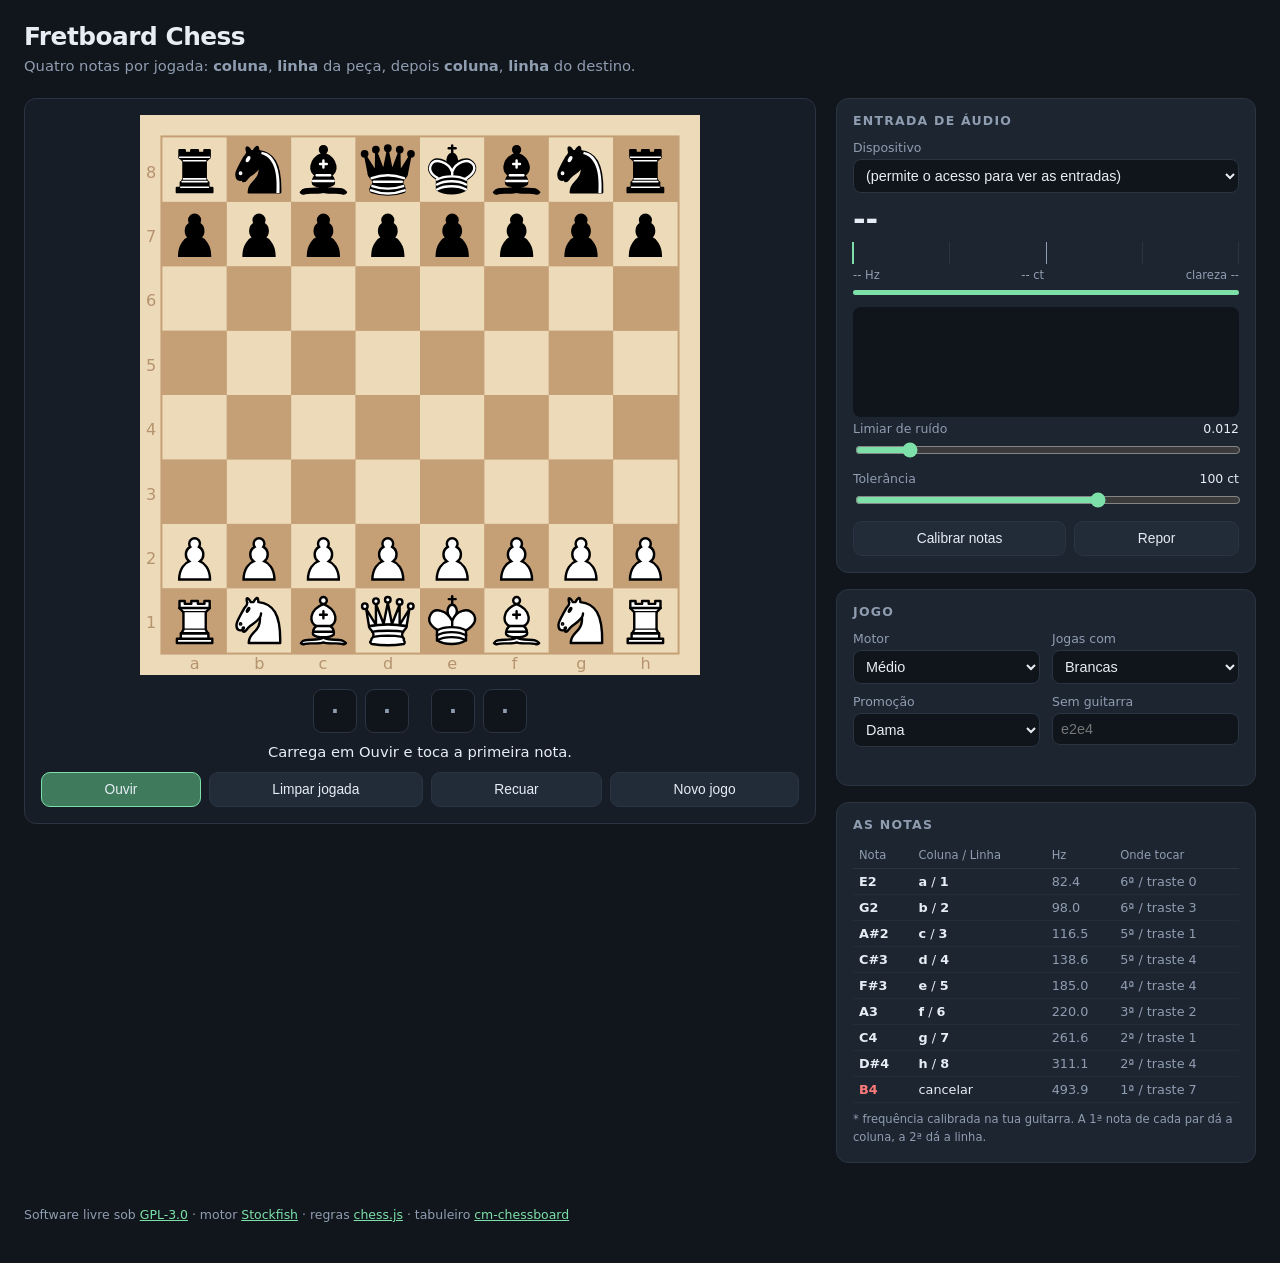
==== index.html @ 7b8dffec "Play chess by playing guitar A static web app that listens to a guitar (microphone or line-in), dete" ====
<!DOCTYPE html>
<html lang="pt">
<head>
<meta charset="utf-8">
<meta name="viewport" content="width=device-width, initial-scale=1">
<title>Fretboard Chess — xadrez tocado à guitarra</title>
<meta name="description" content="Joga xadrez tocando notas na guitarra: o browser ouve, deteta a frequência e traduz cada quatro notas numa jogada.">
<link rel="icon" href="data:image/svg+xml,<svg xmlns='http://www.w3.org/2000/svg' viewBox='0 0 32 32'><text y='26' font-size='26'>&#9822;</text></svg>">
<link rel="stylesheet" href="vendor/cm-chessboard/assets/chessboard.css">
<link rel="stylesheet" href="vendor/cm-chessboard/assets/extensions/markers/markers.css">
<link rel="stylesheet" href="css/app.css">
</head>
<body>
<header class="app-header">
    <h1>Fretboard&nbsp;Chess</h1>
    <p>Quatro notas por jogada: <b>coluna</b>, <b>linha</b> da peça, depois <b>coluna</b>, <b>linha</b> do destino.</p>
</header>

<main class="layout">
    <section class="panel panel-board">
        <div id="board" class="board"></div>
        <div class="move-state">
            <div id="pending" class="pending" aria-label="notas recebidas">
                <span>·</span><span>·</span><span>·</span><span>·</span>
            </div>
            <p id="status" data-kind="info">A carregar…</p>
        </div>
        <div class="row">
            <button type="button" id="listen" class="primary">Ouvir</button>
            <button type="button" id="clear-move">Limpar jogada</button>
            <button type="button" id="undo">Recuar</button>
            <button type="button" id="new-game">Novo jogo</button>
        </div>
    </section>

    <section class="panel panel-side">
        <div class="card">
            <h2>Entrada de áudio</h2>
            <label>Dispositivo
                <select id="device"></select>
            </label>
            <div id="tuner"></div>
            <canvas id="spectrum" height="110" aria-label="espectro do sinal"></canvas>
            <label class="slider">Limiar de ruído <span id="gate-value" class="value"></span>
                <input type="range" id="gate" min="0.002" max="0.08" step="0.001">
            </label>
            <label class="slider">Tolerância <span id="tolerance-value" class="value"></span>
                <input type="range" id="tolerance" min="30" max="140" step="5">
            </label>
            <div class="row">
                <button type="button" id="calibrate">Calibrar notas</button>
                <button type="button" id="reset-calibration">Repor</button>
            </div>
        </div>

        <div class="card">
            <h2>Jogo</h2>
            <div class="grid-2">
                <label>Motor
                    <select id="level"></select>
                </label>
                <label>Jogas com
                    <select id="side">
                        <option value="w">Brancas</option>
                        <option value="b">Pretas</option>
                    </select>
                </label>
                <label>Promoção
                    <select id="promotion">
                        <option value="q">Dama</option>
                        <option value="r">Torre</option>
                        <option value="b">Bispo</option>
                        <option value="n">Cavalo</option>
                    </select>
                </label>
                <label>Sem guitarra
                    <input type="text" id="manual-move" placeholder="e2e4" maxlength="4" autocomplete="off" spellcheck="false">
                </label>
            </div>
            <ol id="history" class="history"></ol>
        </div>

        <div class="card">
            <h2>As notas</h2>
            <div id="legend"></div>
        </div>
    </section>
</main>

<footer class="app-footer">
    <p>
        Software livre sob <a href="LICENSE">GPL-3.0</a> ·
        motor <a href="https://stockfishchess.org/">Stockfish</a> ·
        regras <a href="https://github.com/jhlywa/chess.js">chess.js</a> ·
        tabuleiro <a href="https://github.com/shaack/cm-chessboard">cm-chessboard</a>
    </p>
</footer>

<div id="calibration" class="overlay" hidden></div>

<script type="module" src="src/main.js"></script>
</body>
</html>
---- vendor/cm-chessboard/assets/chessboard.css ----
.cm-chessboard .board.input-enabled .square {
  cursor: pointer; }

.cm-chessboard .coordinates, .cm-chessboard .markers-layer, .cm-chessboard .pieces-layer, .cm-chessboard .markers-top-layer {
  pointer-events: none; }

.cm-chessboard-content .list-inline {
  padding-left: 0;
  list-style: none; }

.cm-chessboard-content .list-inline-item {
  display: inline-block; }
  .cm-chessboard-content .list-inline-item:not(:last-child) {
    margin-right: 1rem; }

.cm-chessboard-content .list-inline {
  padding-left: 0;
  list-style: none; }

.cm-chessboard-content .list-inline-item {
  display: inline-block; }
  .cm-chessboard-content .list-inline-item:not(:last-child) {
    margin-right: 1rem; }

.cm-chessboard-accessibility.visually-hidden {
  width: 1px;
  height: 1px;
  padding: 0;
  margin: -1px;
  overflow: hidden;
  clip: rect(0, 0, 0, 0);
  white-space: nowrap;
  border: 0; }

.cm-chessboard-accessibility button:disabled,
.cm-chessboard-accessibility button:disabled:hover {
  opacity: 0.5;
  cursor: not-allowed;
  pointer-events: none; }

.cm-chessboard.default .board .square.white {
  fill: #ecdab9; }

.cm-chessboard.default .board .square.black {
  fill: #c5a076; }

.cm-chessboard.default.border-type-thin .board .border {
  stroke: #c5a076;
  stroke-width: 0.7%;
  fill: #c5a076; }

.cm-chessboard.default.border-type-none .board .border {
  stroke: #c5a076;
  stroke-width: 0;
  fill: #c5a076; }

.cm-chessboard.default.border-type-frame .board .border {
  fill: #ecdab9;
  stroke: none; }

.cm-chessboard.default.border-type-frame .board .border-inner {
  fill: #c5a076;
  stroke: #c5a076;
  stroke-width: 0.7%; }

.cm-chessboard.default .coordinates {
  pointer-events: none;
  user-select: none; }
  .cm-chessboard.default .coordinates .coordinate {
    fill: #b5936d;
    font-size: 7px;
    cursor: default; }
    .cm-chessboard.default .coordinates .coordinate.black {
      fill: #eeddbf; }
    .cm-chessboard.default .coordinates .coordinate.white {
      fill: #b5936d; }

.cm-chessboard.default-contrast .board .square.white {
  fill: #ecdab9; }

.cm-chessboard.default-contrast .board .square.black {
  fill: #c5a076; }

.cm-chessboard.default-contrast.border-type-thin .board .border {
  stroke: #c5a076;
  stroke-width: 0.7%;
  fill: #c5a076; }

.cm-chessboard.default-contrast.border-type-none .board .border {
  stroke: #c5a076;
  stroke-width: 0;
  fill: #c5a076; }

.cm-chessboard.default-contrast.border-type-frame .board .border {
  fill: #ecdab9;
  stroke: none; }

.cm-chessboard.default-contrast.border-type-frame .board .border-inner {
  fill: #c5a076;
  stroke: #c5a076;
  stroke-width: 0.7%; }

.cm-chessboard.default-contrast .coordinates {
  pointer-events: none;
  user-select: none; }
  .cm-chessboard.default-contrast .coordinates .coordinate {
    fill: #b5936d;
    font-size: 7px;
    cursor: default; }
    .cm-chessboard.default-contrast .coordinates .coordinate.black {
      fill: #333; }
    .cm-chessboard.default-contrast .coordinates .coordinate.white {
      fill: #333; }

.cm-chessboard.green .board .square.white {
  fill: #E0DDCC; }

.cm-chessboard.green .board .square.black {
  fill: #4c946a; }

.cm-chessboard.green.border-type-thin .board .border {
  stroke: #4c946a;
  stroke-width: 0.7%;
  fill: #4c946a; }

.cm-chessboard.green.border-type-none .board .border {
  stroke: #4c946a;
  stroke-width: 0;
  fill: #4c946a; }

.cm-chessboard.green.border-type-frame .board .border {
  fill: #E0DDCC;
  stroke: none; }

.cm-chessboard.green.border-type-frame .board .border-inner {
  fill: #4c946a;
  stroke: #4c946a;
  stroke-width: 0.7%; }

.cm-chessboard.green .coordinates {
  pointer-events: none;
  user-select: none; }
  .cm-chessboard.green .coordinates .coordinate {
    fill: #468862;
    font-size: 7px;
    cursor: default; }
    .cm-chessboard.green .coordinates .coordinate.black {
      fill: #e2e0d0; }
    .cm-chessboard.green .coordinates .coordinate.white {
      fill: #468862; }

.cm-chessboard.blue .board .square.white {
  fill: #d8ecfb; }

.cm-chessboard.blue .board .square.black {
  fill: #86afcf; }

.cm-chessboard.blue.border-type-thin .board .border {
  stroke: #86afcf;
  stroke-width: 0.7%;
  fill: #86afcf; }

.cm-chessboard.blue.border-type-none .board .border {
  stroke: #86afcf;
  stroke-width: 0;
  fill: #86afcf; }

.cm-chessboard.blue.border-type-frame .board .border {
  fill: #d8ecfb;
  stroke: none; }

.cm-chessboard.blue.border-type-frame .board .border-inner {
  fill: #86afcf;
  stroke: #86afcf;
  stroke-width: 0.7%; }

.cm-chessboard.blue .coordinates {
  pointer-events: none;
  user-select: none; }
  .cm-chessboard.blue .coordinates .coordinate {
    fill: #7ba1be;
    font-size: 7px;
    cursor: default; }
    .cm-chessboard.blue .coordinates .coordinate.black {
      fill: #dbeefb; }
    .cm-chessboard.blue .coordinates .coordinate.white {
      fill: #7ba1be; }

.cm-chessboard.chess-club .board .square.white {
  fill: #E6D3B1; }

.cm-chessboard.chess-club .board .square.black {
  fill: #AF6B3F; }

.cm-chessboard.chess-club.border-type-thin .board .border {
  stroke: #692e2b;
  stroke-width: 0.7%;
  fill: #AF6B3F; }

.cm-chessboard.chess-club.border-type-none .board .border {
  stroke: #692e2b;
  stroke-width: 0;
  fill: #AF6B3F; }

.cm-chessboard.chess-club.border-type-frame .board .border {
  fill: #692e2b;
  stroke: none; }

.cm-chessboard.chess-club.border-type-frame .board .border-inner {
  fill: #AF6B3F;
  stroke: #692e2b;
  stroke-width: 0.7%; }

.cm-chessboard.chess-club .coordinates {
  pointer-events: none;
  user-select: none; }
  .cm-chessboard.chess-club .coordinates .coordinate {
    fill: #E6D3B1;
    font-size: 7px;
    cursor: default; }
    .cm-chessboard.chess-club .coordinates .coordinate.black {
      fill: #E6D3B1; }
    .cm-chessboard.chess-club .coordinates .coordinate.white {
      fill: #AF6B3F; }

.cm-chessboard.chessboard-js .board .square.white {
  fill: #f0d9b5; }

.cm-chessboard.chessboard-js .board .square.black {
  fill: #b58863; }

.cm-chessboard.chessboard-js.border-type-thin .board .border {
  stroke: #404040;
  stroke-width: 0.7%;
  fill: #b58863; }

.cm-chessboard.chessboard-js.border-type-none .board .border {
  stroke: #404040;
  stroke-width: 0;
  fill: #b58863; }

.cm-chessboard.chessboard-js.border-type-frame .board .border {
  fill: #f0d9b5;
  stroke: none; }

.cm-chessboard.chessboard-js.border-type-frame .board .border-inner {
  fill: #b58863;
  stroke: #404040;
  stroke-width: 0.7%; }

.cm-chessboard.chessboard-js .coordinates {
  pointer-events: none;
  user-select: none; }
  .cm-chessboard.chessboard-js .coordinates .coordinate {
    fill: #404040;
    font-size: 7px;
    cursor: default; }
    .cm-chessboard.chessboard-js .coordinates .coordinate.black {
      fill: #f0d9b5; }
    .cm-chessboard.chessboard-js .coordinates .coordinate.white {
      fill: #b58863; }

.cm-chessboard.black-and-white .board .square.white {
  fill: #ffffff; }

.cm-chessboard.black-and-white .board .square.black {
  fill: #9c9c9c; }

.cm-chessboard.black-and-white.border-type-thin .board .border {
  stroke: #9c9c9c;
  stroke-width: 0.7%;
  fill: #9c9c9c; }

.cm-chessboard.black-and-white.border-type-none .board .border {
  stroke: #9c9c9c;
  stroke-width: 0;
  fill: #9c9c9c; }

.cm-chessboard.black-and-white.border-type-frame .board .border {
  fill: #ffffff;
  stroke: none; }

.cm-chessboard.black-and-white.border-type-frame .board .border-inner {
  fill: #9c9c9c;
  stroke: #9c9c9c;
  stroke-width: 0.7%; }

.cm-chessboard.black-and-white .coordinates {
  pointer-events: none;
  user-select: none; }
  .cm-chessboard.black-and-white .coordinates .coordinate {
    fill: #909090;
    font-size: 7px;
    cursor: default; }
    .cm-chessboard.black-and-white .coordinates .coordinate.black {
      fill: white; }
    .cm-chessboard.black-and-white .coordinates .coordinate.white {
      fill: #909090; }

/* Keyboard focus indicator for accessibility */
.cm-chessboard .keyboard-focus-indicator .keyboard-focus {
  fill: none;
  stroke: #0066cc;
  stroke-width: 3px;
  pointer-events: none; }

.cm-chessboard .keyboard-focus-indicator .keyboard-from-square {
  fill: rgba(0, 102, 204, 0.3);
  stroke: #0066cc;
  stroke-width: 2px;
  pointer-events: none; }

/* High contrast focus indicator */
.cm-chessboard:focus {
  outline: 2px solid #0066cc;
  outline-offset: 2px; }

/*# sourceMappingURL=chessboard.css.map */
---- vendor/cm-chessboard/assets/extensions/markers/markers.css ----
.cm-chessboard .markers {
  pointer-events: none;
}
.cm-chessboard .markers .marker.marker-frame {
  stroke: black;
  stroke-width: 1.8px;
  opacity: 0.5;
}
.cm-chessboard .markers .marker.marker-frame-primary, .cm-chessboard .markers .marker.marker-frame-info {
  stroke: blue;
  stroke-width: 1.8px;
  opacity: 0.4;
}
.cm-chessboard .markers .marker.marker-frame-danger {
  stroke: red;
  stroke-width: 1.8px;
  opacity: 0.4;
}
.cm-chessboard .markers .marker.marker-frame-warning {
  stroke: orange;
  stroke-width: 1.8px;
  opacity: 0.4;
}
.cm-chessboard .markers .marker.marker-circle {
  stroke: black;
  stroke-width: 3px;
  opacity: 0.3;
}
.cm-chessboard .markers .marker.marker-circle-primary {
  stroke: blue;
  stroke-width: 3px;
  opacity: 0.4;
}
.cm-chessboard .markers .marker.marker-circle-info {
  stroke: blue;
  stroke-width: 3px;
  opacity: 0.4;
}
.cm-chessboard .markers .marker.marker-circle-info-filled {
  stroke: blue;
  fill: blue;
  stroke-width: 3px;
  opacity: 0.4;
}
.cm-chessboard .markers .marker.marker-circle-danger {
  stroke: red;
  stroke-width: 3px;
  opacity: 0.4;
}
.cm-chessboard .markers .marker.marker-circle-danger-filled {
  stroke: red;
  fill: red;
  stroke-width: 3px;
  opacity: 0.4;
}
.cm-chessboard .markers .marker.marker-circle-warning {
  stroke: orange;
  stroke-width: 3px;
  opacity: 0.4;
}
.cm-chessboard .markers .marker.marker-circle-warning-filled {
  stroke: orange;
  fill: orange;
  stroke-width: 3px;
  opacity: 0.4;
}
.cm-chessboard .markers .marker.marker-circle-success {
  stroke: green;
  stroke-width: 3px;
  opacity: 0.4;
}
.cm-chessboard .markers .marker.marker-circle-success-filled {
  stroke: green;
  fill: green;
  stroke-width: 3px;
  opacity: 0.4;
}
.cm-chessboard .markers .marker.marker-square {
  fill: black;
  opacity: 0.11;
}
.cm-chessboard .markers .marker.marker-dot {
  fill: black;
  opacity: 0.2;
}
.cm-chessboard .markers .marker.marker-bevel {
  fill: black;
  opacity: 0.2;
}

/*# sourceMappingURL=markers.css.map */
---- css/app.css ----
/*
 * Fretboard Chess
 * SPDX-License-Identifier: GPL-3.0-or-later
 */

:root {
    --bg: #11151c;
    --panel: #171d26;
    --card: #1d2530;
    --line: #2a3442;
    --text: #e7edf5;
    --muted: #8f9db1;
    --accent: #7ce0a8;
    --accent-dim: #3f7a5c;
    --warn: #ffd166;
    --error: #ff7b7b;
    --radius: 12px;
    font-family: system-ui, -apple-system, "Segoe UI", Roboto, sans-serif;
}

* { box-sizing: border-box; }

body {
    margin: 0;
    background: var(--bg);
    color: var(--text);
    min-height: 100vh;
}

a { color: var(--accent); }

.app-header {
    padding: 22px 24px 8px;
    max-width: 1280px;
    margin: 0 auto;
}
.app-header h1 { margin: 0; font-size: 1.55rem; letter-spacing: -0.02em; }
.app-header p { margin: 6px 0 0; color: var(--muted); font-size: 0.92rem; }

.layout {
    max-width: 1280px;
    margin: 0 auto;
    padding: 16px 24px 32px;
    display: grid;
    grid-template-columns: minmax(320px, 1fr) minmax(320px, 420px);
    gap: 20px;
    align-items: start;
}

@media (max-width: 900px) {
    .layout { grid-template-columns: 1fr; }
}

.panel-board {
    background: var(--panel);
    border: 1px solid var(--line);
    border-radius: var(--radius);
    padding: 16px;
}

.board { width: 100%; max-width: 560px; margin: 0 auto; }

.panel-side { display: flex; flex-direction: column; gap: 16px; }

.card {
    background: var(--card);
    border: 1px solid var(--line);
    border-radius: var(--radius);
    padding: 14px 16px 16px;
}
.card h2 {
    margin: 0 0 12px;
    font-size: 0.78rem;
    text-transform: uppercase;
    letter-spacing: 0.1em;
    color: var(--muted);
}

label {
    display: block;
    font-size: 0.78rem;
    color: var(--muted);
    margin-bottom: 10px;
}

select, input[type="text"] {
    width: 100%;
    margin-top: 4px;
    padding: 7px 8px;
    background: #10151c;
    color: var(--text);
    border: 1px solid var(--line);
    border-radius: 8px;
    font-size: 0.9rem;
}

input[type="range"] { width: 100%; margin-top: 6px; accent-color: var(--accent); }

.slider .value { color: var(--text); float: right; font-variant-numeric: tabular-nums; }

.grid-2 { display: grid; grid-template-columns: 1fr 1fr; gap: 0 12px; }

.row { display: flex; gap: 8px; flex-wrap: wrap; margin-top: 10px; }

button {
    flex: 1 1 auto;
    padding: 9px 12px;
    background: #222c39;
    color: var(--text);
    border: 1px solid var(--line);
    border-radius: 9px;
    font-size: 0.86rem;
    cursor: pointer;
}
button:hover { background: #2a3746; }
button:disabled { opacity: 0.5; cursor: progress; }
button.primary { background: var(--accent-dim); border-color: var(--accent); }
button.primary.is-live { background: #7a3f3f; border-color: var(--error); }

/* ---- move state ---- */

.move-state { margin-top: 14px; text-align: center; }

.pending { display: flex; gap: 8px; justify-content: center; }
.pending span {
    width: 44px; height: 44px;
    display: grid; place-items: center;
    background: #10151c;
    border: 1px solid var(--line);
    border-radius: 9px;
    font-size: 1.3rem;
    font-weight: 600;
    color: var(--muted);
    font-variant-numeric: tabular-nums;
}
.pending span.filled { color: var(--accent); border-color: var(--accent-dim); background: #14251c; }
.pending span:nth-child(2) { margin-right: 14px; }

#status { margin: 10px 0 0; font-size: 0.92rem; min-height: 1.3em; }
#status[data-kind="error"] { color: var(--error); }
#status[data-kind="warn"] { color: var(--warn); }
#status[data-kind="ok"], #status[data-kind="over"] { color: var(--accent); }
#status[data-kind="engine"] { color: var(--muted); font-style: italic; }

/* ---- tuner ---- */

.tuner { margin-bottom: 12px; }
.tuner-note {
    display: flex; align-items: baseline; gap: 10px;
    font-size: 1.9rem; font-weight: 700; line-height: 1.1;
}
.tuner-note small { font-size: 0.72rem; font-weight: 500; color: var(--muted); letter-spacing: 0.04em; }
#tuner.is-mapped .tuner-note { color: var(--accent); }
#tuner.is-mapped .tuner-note small { color: var(--accent); }

.tuner-meter { position: relative; height: 22px; margin: 6px 0 4px; }
.tuner-scale { position: absolute; inset: 0; display: flex; justify-content: space-between; }
.tuner-scale span { width: 1px; background: var(--line); }
.tuner-scale span.center { background: var(--muted); }
.tuner-needle {
    position: absolute; top: 0; bottom: 0; width: 2px;
    background: var(--accent);
    transform: translateX(-1px);
    transition: left 60ms linear;
}

.tuner-readout {
    display: flex; justify-content: space-between;
    font-size: 0.72rem; color: var(--muted);
    font-variant-numeric: tabular-nums;
}

.level-bar { height: 5px; background: #10151c; border-radius: 3px; margin-top: 8px; overflow: hidden; }
.level-bar div { height: 100%; background: var(--accent); transition: width 60ms linear; }
.level-bar div.is-gated { background: var(--line); }

#spectrum { width: 100%; height: 110px; display: block; margin: 10px 0 4px; background: #10151c; border-radius: 8px; }

/* ---- history ---- */

.history {
    list-style: none;
    margin: 12px 0 0;
    padding: 0;
    max-height: 150px;
    overflow-y: auto;
    font-size: 0.85rem;
    font-variant-numeric: tabular-nums;
}
.history li { display: grid; grid-template-columns: 34px 1fr 1fr; padding: 2px 0; }
.history li b { color: var(--muted); font-weight: 500; }

/* ---- legend ---- */

.legend { width: 100%; border-collapse: collapse; font-size: 0.8rem; }
.legend th {
    text-align: left; font-weight: 500; color: var(--muted);
    border-bottom: 1px solid var(--line); padding: 4px 6px 6px;
    font-size: 0.72rem;
}
.legend td { padding: 5px 6px; border-bottom: 1px solid rgba(42, 52, 66, 0.5); }
.legend-note { font-weight: 600; }
.legend-hz, .legend-fret { color: var(--muted); font-variant-numeric: tabular-nums; }
.legend tr.is-cancel .legend-note { color: var(--error); }
.legend tr.flash td { background: rgba(124, 224, 168, 0.18); transition: background 400ms ease-out; }

.hint { color: var(--muted); font-size: 0.72rem; margin: 8px 0 0; line-height: 1.5; }

/* ---- calibration overlay ---- */

.overlay {
    position: fixed; inset: 0;
    background: rgba(8, 11, 15, 0.82);
    display: grid; place-items: center;
    padding: 24px;
    z-index: 20;
}
.overlay[hidden] { display: none; }

.calibration-card {
    background: var(--card);
    border: 1px solid var(--line);
    border-radius: var(--radius);
    padding: 22px 24px;
    width: min(420px, 100%);
    text-align: center;
}
.calibration-card h2 { margin: 0 0 10px; font-size: 0.78rem; text-transform: uppercase; letter-spacing: 0.1em; color: var(--muted); }
.calibration-target { font-size: 1.1rem; margin: 0 0 4px; }
.calibration-target b { font-size: 1.5rem; color: var(--accent); }
.calibration-target span { color: var(--muted); font-size: 0.85rem; }
.calibration-expected { color: var(--muted); font-size: 0.8rem; margin: 0 0 12px; font-variant-numeric: tabular-nums; }
.calibration-warning { color: var(--warn); font-size: 0.8rem; }
.calibration-actions { display: flex; gap: 8px; margin-top: 14px; }

.progress { height: 6px; background: #10151c; border-radius: 3px; overflow: hidden; }
.progress div { height: 100%; background: var(--accent); transition: width 120ms linear; }

.app-footer {
    max-width: 1280px;
    margin: 0 auto;
    padding: 0 24px 28px;
    color: var(--muted);
    font-size: 0.78rem;
}
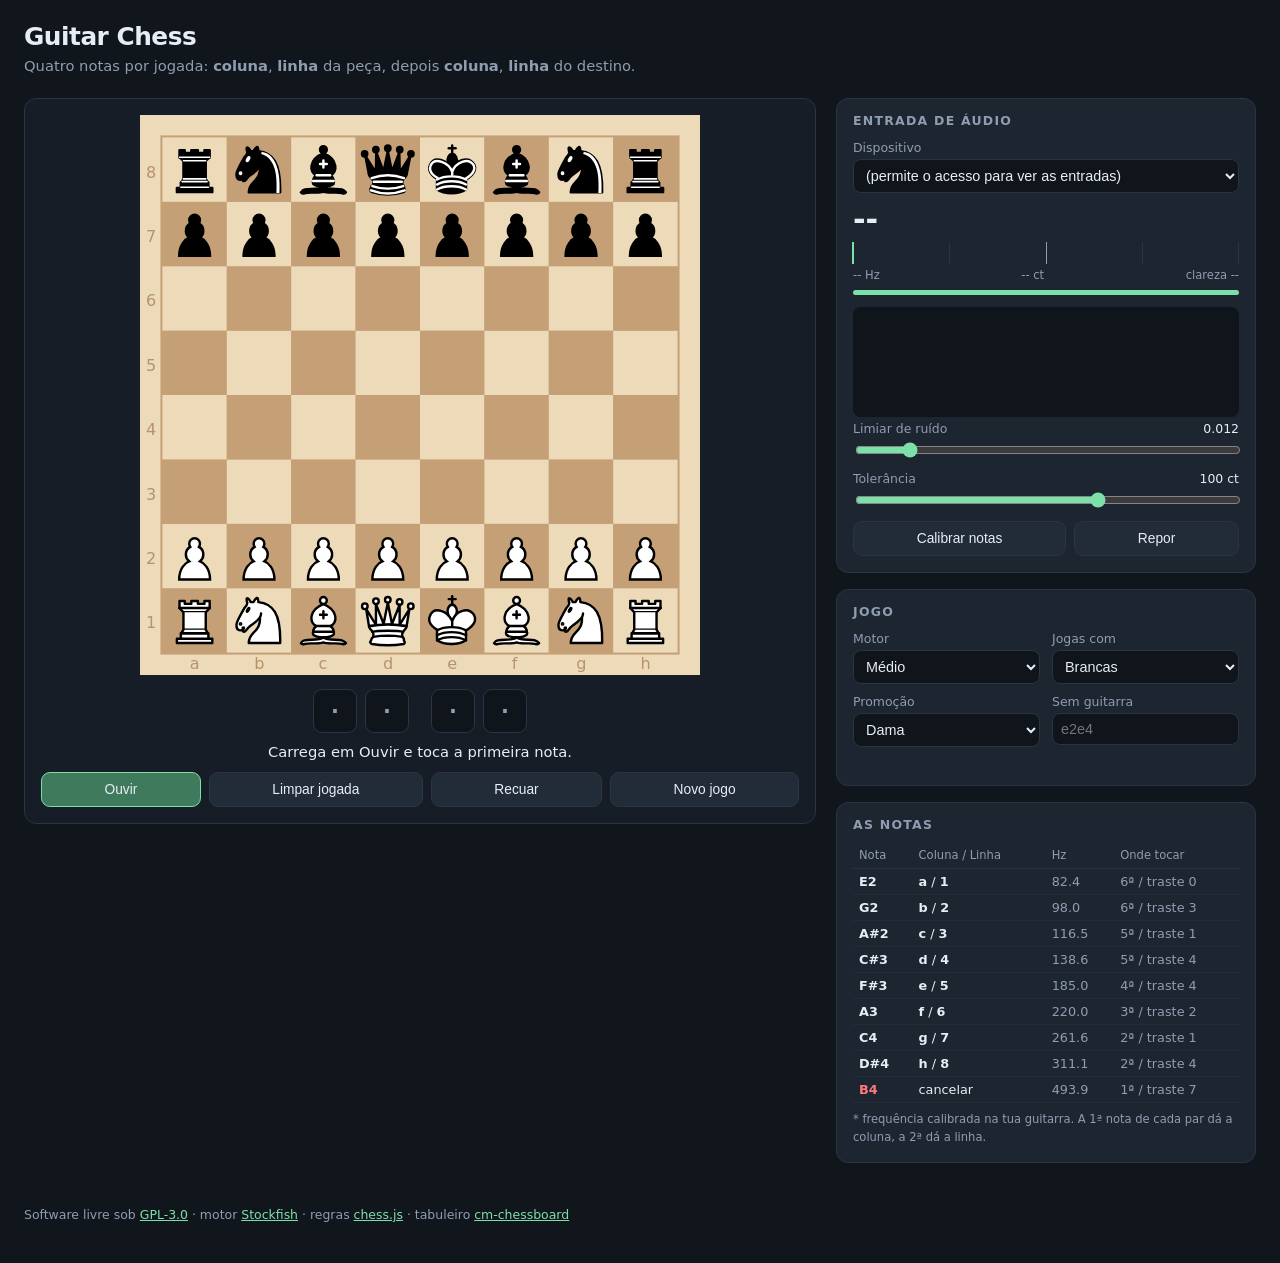
==== commit c7092ff3: "Rename the project to Guitar Chess Matches the repository name, which is the more searchable one.  C" ====
--- a/index.html
+++ b/index.html
@@ -3,7 +3,7 @@
 <head>
 <meta charset="utf-8">
 <meta name="viewport" content="width=device-width, initial-scale=1">
-<title>Fretboard Chess — xadrez tocado à guitarra</title>
+<title>Guitar Chess — xadrez tocado à guitarra</title>
 <meta name="description" content="Joga xadrez tocando notas na guitarra: o browser ouve, deteta a frequência e traduz cada quatro notas numa jogada.">
 <link rel="icon" href="data:image/svg+xml,<svg xmlns='http://www.w3.org/2000/svg' viewBox='0 0 32 32'><text y='26' font-size='26'>&#9822;</text></svg>">
 <link rel="stylesheet" href="vendor/cm-chessboard/assets/chessboard.css">
@@ -12,7 +12,7 @@
 </head>
 <body>
 <header class="app-header">
-    <h1>Fretboard&nbsp;Chess</h1>
+    <h1>Guitar&nbsp;Chess</h1>
     <p>Quatro notas por jogada: <b>coluna</b>, <b>linha</b> da peça, depois <b>coluna</b>, <b>linha</b> do destino.</p>
 </header>
 
--- a/css/app.css
+++ b/css/app.css
@@ -1,5 +1,5 @@
 /*
- * Fretboard Chess
+ * Guitar Chess
  * SPDX-License-Identifier: GPL-3.0-or-later
  */
 
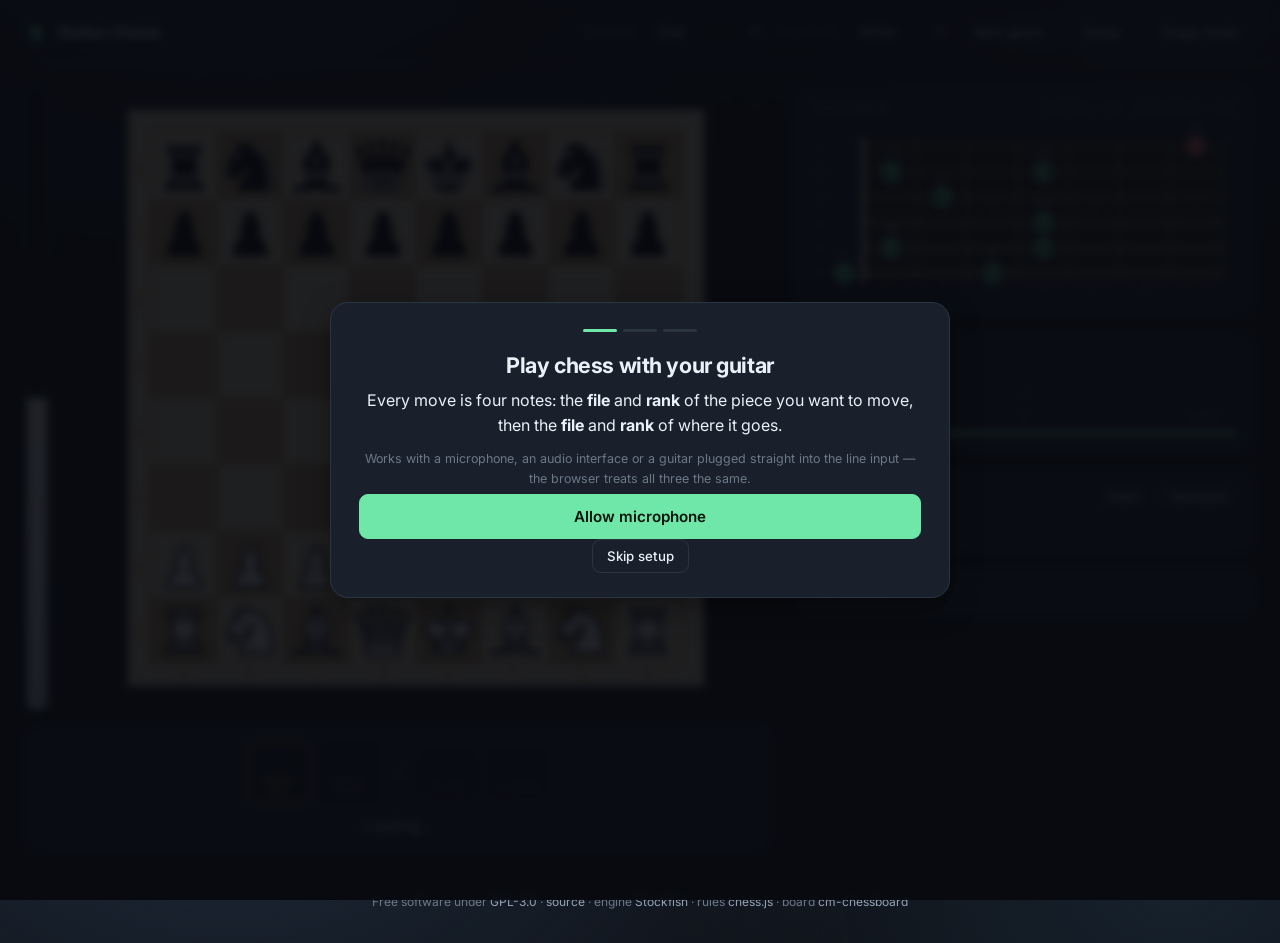
==== commit ea201310: "Rebuild the interface around someone who has never seen it The app worked but it explained nothing: " ====
--- a/index.html
+++ b/index.html
@@ -1,102 +1,138 @@
 <!DOCTYPE html>
-<html lang="pt">
+<html lang="en">
 <head>
 <meta charset="utf-8">
 <meta name="viewport" content="width=device-width, initial-scale=1">
-<title>Guitar Chess — xadrez tocado à guitarra</title>
-<meta name="description" content="Joga xadrez tocando notas na guitarra: o browser ouve, deteta a frequência e traduz cada quatro notas numa jogada.">
+<title>Guitar Chess — play chess on your guitar</title>
+<meta name="description" content="Play chess by playing your guitar. The browser listens, detects each note and turns every four notes into a move. No install, no build, runs entirely in the browser.">
+<meta property="og:title" content="Guitar Chess">
+<meta property="og:description" content="Play chess by playing your guitar. Four notes make a move.">
 <link rel="icon" href="data:image/svg+xml,<svg xmlns='http://www.w3.org/2000/svg' viewBox='0 0 32 32'><text y='26' font-size='26'>&#9822;</text></svg>">
+<link rel="preconnect" href="https://fonts.googleapis.com">
+<link rel="preconnect" href="https://fonts.gstatic.com" crossorigin>
+<link rel="stylesheet" href="https://fonts.googleapis.com/css2?family=Inter:wght@400;500;600;700&display=swap">
 <link rel="stylesheet" href="vendor/cm-chessboard/assets/chessboard.css">
 <link rel="stylesheet" href="vendor/cm-chessboard/assets/extensions/markers/markers.css">
 <link rel="stylesheet" href="css/app.css">
 </head>
 <body>
-<header class="app-header">
-    <h1>Guitar&nbsp;Chess</h1>
-    <p>Quatro notas por jogada: <b>coluna</b>, <b>linha</b> da peça, depois <b>coluna</b>, <b>linha</b> do destino.</p>
+
+<header class="topbar">
+    <div class="brand">
+        <span class="brand-mark">&#9822;</span>
+        <span class="brand-name">Guitar&nbsp;Chess</span>
+    </div>
+    <div class="topbar-actions">
+        <label class="inline-field">
+            <span>Engine</span>
+            <select id="level"></select>
+        </label>
+        <label class="inline-field">
+            <span>You play</span>
+            <select id="side">
+                <option value="w">White</option>
+                <option value="b">Black</option>
+            </select>
+        </label>
+        <button type="button" id="new-game" class="ghost">New game</button>
+        <button type="button" id="setup" class="ghost">Setup</button>
+        <button type="button" id="stage" class="ghost" title="Hide everything but the board and the neck">Stage mode</button>
+    </div>
 </header>
 
-<main class="layout">
-    <section class="panel panel-board">
-        <div id="board" class="board"></div>
-        <div class="move-state">
-            <div id="pending" class="pending" aria-label="notas recebidas">
-                <span>·</span><span>·</span><span>·</span><span>·</span>
+<main class="stage-layout">
+
+    <section class="board-column">
+        <div class="board-frame">
+            <div id="eval" class="eval"></div>
+            <div class="board-stack">
+                <div class="captured" id="captured-top"></div>
+                <div id="board" class="board"></div>
+                <div class="captured" id="captured-bottom"></div>
             </div>
-            <p id="status" data-kind="info">A carregar…</p>
         </div>
-        <div class="row">
-            <button type="button" id="listen" class="primary">Ouvir</button>
-            <button type="button" id="clear-move">Limpar jogada</button>
-            <button type="button" id="undo">Recuar</button>
-            <button type="button" id="new-game">Novo jogo</button>
+
+        <div class="entry">
+            <div class="entry-slots" id="pending" aria-label="notes heard so far">
+                <span class="slot" data-index="0"><b>·</b><small>from file</small></span>
+                <span class="slot" data-index="1"><b>·</b><small>from rank</small></span>
+                <span class="entry-arrow">&rarr;</span>
+                <span class="slot" data-index="2"><b>·</b><small>to file</small></span>
+                <span class="slot" data-index="3"><b>·</b><small>to rank</small></span>
+            </div>
+            <p id="status" data-kind="info">Loading…</p>
         </div>
     </section>
 
-    <section class="panel panel-side">
-        <div class="card">
-            <h2>Entrada de áudio</h2>
-            <label>Dispositivo
-                <select id="device"></select>
-            </label>
-            <div id="tuner"></div>
-            <canvas id="spectrum" height="110" aria-label="espectro do sinal"></canvas>
-            <label class="slider">Limiar de ruído <span id="gate-value" class="value"></span>
-                <input type="range" id="gate" min="0.002" max="0.08" step="0.001">
-            </label>
-            <label class="slider">Tolerância <span id="tolerance-value" class="value"></span>
-                <input type="range" id="tolerance" min="30" max="140" step="5">
-            </label>
-            <div class="row">
-                <button type="button" id="calibrate">Calibrar notas</button>
-                <button type="button" id="reset-calibration">Repor</button>
+    <section class="side-column">
+        <div class="card neck-card">
+            <div class="card-head">
+                <h2>Your neck</h2>
+                <span class="card-hint">first note = file &middot; second note = rank</span>
             </div>
+            <div id="fretboard"></div>
         </div>
 
-        <div class="card">
-            <h2>Jogo</h2>
-            <div class="grid-2">
-                <label>Motor
-                    <select id="level"></select>
-                </label>
-                <label>Jogas com
-                    <select id="side">
-                        <option value="w">Brancas</option>
-                        <option value="b">Pretas</option>
-                    </select>
-                </label>
-                <label>Promoção
-                    <select id="promotion">
-                        <option value="q">Dama</option>
-                        <option value="r">Torre</option>
-                        <option value="b">Bispo</option>
-                        <option value="n">Cavalo</option>
-                    </select>
-                </label>
-                <label>Sem guitarra
-                    <input type="text" id="manual-move" placeholder="e2e4" maxlength="4" autocomplete="off" spellcheck="false">
-                </label>
+        <div class="card pitch-card">
+            <div id="tuner"></div>
+        </div>
+
+        <div class="card moves-card">
+            <div class="card-head">
+                <h2>Moves</h2>
+                <div class="card-actions">
+                    <button type="button" id="clear-move" class="mini">Clear</button>
+                    <button type="button" id="undo" class="mini">Take back</button>
+                </div>
             </div>
             <ol id="history" class="history"></ol>
         </div>
 
-        <div class="card">
-            <h2>As notas</h2>
-            <div id="legend"></div>
-        </div>
+        <details class="card advanced">
+            <summary>Advanced</summary>
+            <div class="advanced-body">
+                <label>Input device
+                    <select id="device"></select>
+                </label>
+                <canvas id="spectrum" height="96" aria-label="input spectrum"></canvas>
+                <label class="slider">Noise gate <span id="gate-value" class="value"></span>
+                    <input type="range" id="gate" min="0.002" max="0.08" step="0.001">
+                </label>
+                <label class="slider">Pitch tolerance <span id="tolerance-value" class="value"></span>
+                    <input type="range" id="tolerance" min="30" max="140" step="5">
+                </label>
+                <label>Promote pawns to
+                    <select id="promotion">
+                        <option value="q">Queen</option>
+                        <option value="r">Rook</option>
+                        <option value="b">Bishop</option>
+                        <option value="n">Knight</option>
+                    </select>
+                </label>
+                <label>Type a move instead
+                    <input type="text" id="manual-move" placeholder="e2e4" maxlength="4" autocomplete="off" spellcheck="false">
+                </label>
+                <div class="row">
+                    <button type="button" id="listen" class="mini">Stop listening</button>
+                    <button type="button" id="reset-calibration" class="mini">Reset calibration</button>
+                </div>
+            </div>
+        </details>
     </section>
 </main>
 
-<footer class="app-footer">
+<footer class="footer">
     <p>
-        Software livre sob <a href="LICENSE">GPL-3.0</a> ·
-        motor <a href="https://stockfishchess.org/">Stockfish</a> ·
-        regras <a href="https://github.com/jhlywa/chess.js">chess.js</a> ·
-        tabuleiro <a href="https://github.com/shaack/cm-chessboard">cm-chessboard</a>
+        Free software under <a href="https://github.com/gustavozacarias04/guitar-chess/blob/main/LICENSE">GPL-3.0</a>
+        · <a href="https://github.com/gustavozacarias04/guitar-chess">source</a>
+        · engine <a href="https://stockfishchess.org/">Stockfish</a>
+        · rules <a href="https://github.com/jhlywa/chess.js">chess.js</a>
+        · board <a href="https://github.com/shaack/cm-chessboard">cm-chessboard</a>
     </p>
 </footer>
 
-<div id="calibration" class="overlay" hidden></div>
+<div id="onboarding" class="overlay" hidden></div>
+<button type="button" id="stage-exit" class="stage-exit" hidden>Exit stage mode</button>
 
 <script type="module" src="src/main.js"></script>
 </body>
--- a/css/app.css
+++ b/css/app.css
@@ -4,63 +4,187 @@
  */
 
 :root {
-    --bg: #11151c;
-    --panel: #171d26;
-    --card: #1d2530;
-    --line: #2a3442;
-    --text: #e7edf5;
-    --muted: #8f9db1;
-    --accent: #7ce0a8;
-    --accent-dim: #3f7a5c;
-    --warn: #ffd166;
-    --error: #ff7b7b;
-    --radius: 12px;
-    font-family: system-ui, -apple-system, "Segoe UI", Roboto, sans-serif;
+    --bg: #0e1117;
+    --bg-soft: #141a23;
+    --card: #19202b;
+    --card-raised: #202937;
+    --line: #2b3542;
+    --line-soft: #222b36;
+    --text: #eaf0f7;
+    --muted: #93a1b4;
+    --muted-dim: #6b7887;
+    --accent: #6ee7a8;
+    --accent-deep: #2f7a55;
+    --gold: #ffcc66;
+    --danger: #ff7d7d;
+    --radius: 14px;
+    --shadow: 0 10px 30px rgba(0, 0, 0, 0.35);
+    font-family: "Inter", system-ui, -apple-system, "Segoe UI", Roboto, sans-serif;
 }
 
 * { box-sizing: border-box; }
+
+html, body { height: 100%; }
 
 body {
     margin: 0;
-    background: var(--bg);
+    background:
+        radial-gradient(1100px 600px at 18% -8%, #1b2634 0%, transparent 60%),
+        radial-gradient(900px 500px at 92% 0%, #16212c 0%, transparent 55%),
+        var(--bg);
     color: var(--text);
-    min-height: 100vh;
-}
-
-a { color: var(--accent); }
-
-.app-header {
-    padding: 22px 24px 8px;
-    max-width: 1280px;
+    display: flex;
+    flex-direction: column;
+    min-height: 100%;
+    -webkit-font-smoothing: antialiased;
+}
+
+a { color: var(--accent); text-decoration: none; }
+a:hover { text-decoration: underline; }
+
+/* ------------------------------------------------------------------ topbar */
+
+.topbar {
+    display: flex;
+    align-items: center;
+    justify-content: space-between;
+    gap: 16px;
+    padding: 14px 26px;
+    border-bottom: 1px solid var(--line-soft);
+    flex-wrap: wrap;
+}
+
+.brand { display: flex; align-items: center; gap: 10px; }
+.brand-mark { font-size: 1.5rem; color: var(--accent); line-height: 1; }
+.brand-name { font-weight: 700; font-size: 1.05rem; letter-spacing: -0.01em; }
+
+.topbar-actions { display: flex; align-items: center; gap: 10px; flex-wrap: wrap; }
+
+.inline-field { display: flex; align-items: center; gap: 7px; margin: 0; }
+.inline-field span { font-size: 0.72rem; text-transform: uppercase; letter-spacing: 0.08em; color: var(--muted-dim); }
+.inline-field select { width: auto; min-width: 104px; margin: 0; }
+
+/* ------------------------------------------------------------------ layout */
+
+.stage-layout {
+    flex: 1;
+    display: grid;
+    grid-template-columns: minmax(420px, 1fr) minmax(380px, 460px);
+    gap: 24px;
+    padding: 22px 26px 30px;
+    max-width: 1440px;
+    width: 100%;
     margin: 0 auto;
-}
-.app-header h1 { margin: 0; font-size: 1.55rem; letter-spacing: -0.02em; }
-.app-header p { margin: 6px 0 0; color: var(--muted); font-size: 0.92rem; }
-
-.layout {
-    max-width: 1280px;
-    margin: 0 auto;
-    padding: 16px 24px 32px;
-    display: grid;
-    grid-template-columns: minmax(320px, 1fr) minmax(320px, 420px);
-    gap: 20px;
     align-items: start;
 }
 
-@media (max-width: 900px) {
-    .layout { grid-template-columns: 1fr; }
-}
-
-.panel-board {
-    background: var(--panel);
+.board-column { display: flex; flex-direction: column; gap: 16px; min-width: 0; }
+
+.board-frame { display: grid; grid-template-columns: 22px 1fr; gap: 14px; align-items: stretch; }
+.board-stack { min-width: 0; }
+/* Keep the whole game on one screen: the board is the biggest thing here,
+   so it is bounded by viewport height, not just by its column. */
+.board { width: 100%; max-width: min(100%, 64vh); margin: 0 auto; }
+
+.side-column { display: flex; flex-direction: column; gap: 16px; min-width: 0; }
+
+/* -------------------------------------------------------------- eval + captured */
+
+.eval { display: flex; align-items: stretch; }
+.eval-bar {
+    position: relative;
+    width: 22px;
+    border-radius: 7px;
+    overflow: hidden;
+    background: #0b0e13;
+    border: 1px solid var(--line);
+    display: flex;
+    /* Black on top, White growing from the bottom - the usual convention.
+       Playing Black flips the board, so the bar flips with it. */
+    flex-direction: column;
+    min-height: 240px;
+    height: 100%;
+}
+.eval-black { flex: 1; }
+.eval-white {
+    height: 50%;
+    background: linear-gradient(180deg, #f4f7fb, #cfd8e3);
+    transition: height 420ms cubic-bezier(0.22, 1, 0.36, 1);
+}
+.eval.is-flipped .eval-bar { flex-direction: column-reverse; }
+.eval-score {
+    position: absolute;
+    left: 50%;
+    bottom: 8px;
+    transform: translateX(-50%);
+    font-size: 0.6rem;
+    font-weight: 700;
+    color: var(--muted);
+    font-variant-numeric: tabular-nums;
+    writing-mode: vertical-rl;
+    letter-spacing: 0.04em;
+}
+.eval-score.is-mate { color: var(--gold); }
+
+.captured {
+    min-height: 24px;
+    display: flex;
+    align-items: center;
+    gap: 1px;
+    font-size: 1.15rem;
+    line-height: 1;
+    color: var(--muted);
+    padding: 3px 2px;
+}
+.captured b { margin-left: 8px; font-size: 0.78rem; color: var(--muted-dim); font-weight: 600; }
+
+/* ------------------------------------------------------------------- entry */
+
+.entry {
+    background: var(--card);
     border: 1px solid var(--line);
     border-radius: var(--radius);
-    padding: 16px;
-}
-
-.board { width: 100%; max-width: 560px; margin: 0 auto; }
-
-.panel-side { display: flex; flex-direction: column; gap: 16px; }
+    padding: 14px 16px;
+    text-align: center;
+}
+
+.entry-slots { display: flex; align-items: center; justify-content: center; gap: 8px; }
+
+.slot {
+    width: 62px;
+    padding: 8px 4px 6px;
+    background: #10151d;
+    border: 1px solid var(--line);
+    border-radius: 10px;
+    display: flex;
+    flex-direction: column;
+    align-items: center;
+    gap: 2px;
+    transition: border-color 140ms, background 140ms;
+}
+.slot b {
+    font-size: 1.45rem;
+    font-weight: 700;
+    line-height: 1;
+    color: var(--muted-dim);
+    font-variant-numeric: tabular-nums;
+}
+.slot small { font-size: 0.58rem; text-transform: uppercase; letter-spacing: 0.07em; color: var(--muted-dim); }
+.slot.filled { background: #12241c; border-color: var(--accent-deep); }
+.slot.filled b { color: var(--accent); }
+.slot.is-next { border-color: var(--gold); box-shadow: 0 0 0 3px rgba(255, 204, 102, 0.12); }
+.slot.is-next small { color: var(--gold); }
+
+.entry-arrow { color: var(--muted-dim); font-size: 1.1rem; margin: 0 2px; }
+
+#status { margin: 12px 0 0; font-size: 0.95rem; min-height: 1.35em; color: var(--text); }
+#status[data-kind="error"] { color: var(--danger); }
+#status[data-kind="warn"] { color: var(--gold); }
+#status[data-kind="ok"] { color: var(--accent); }
+#status[data-kind="over"] { color: var(--gold); font-weight: 600; font-size: 1.05rem; }
+#status[data-kind="engine"] { color: var(--muted); }
+
+/* ------------------------------------------------------------------- cards */
 
 .card {
     background: var(--card);
@@ -68,178 +192,275 @@
     border-radius: var(--radius);
     padding: 14px 16px 16px;
 }
-.card h2 {
-    margin: 0 0 12px;
-    font-size: 0.78rem;
+
+.card-head { display: flex; align-items: baseline; justify-content: space-between; gap: 10px; margin-bottom: 10px; }
+.card-head h2, .card summary {
+    margin: 0;
+    font-size: 0.72rem;
     text-transform: uppercase;
-    letter-spacing: 0.1em;
-    color: var(--muted);
-}
-
-label {
-    display: block;
-    font-size: 0.78rem;
-    color: var(--muted);
-    margin-bottom: 10px;
-}
+    letter-spacing: 0.11em;
+    color: var(--muted-dim);
+    font-weight: 600;
+}
+.card-hint { font-size: 0.72rem; color: var(--muted-dim); }
+.card-actions { display: flex; gap: 6px; }
+
+/* --------------------------------------------------------------- fretboard */
+
+.fretboard { width: 100%; height: auto; display: block; overflow: visible; }
+.fb-neck { fill: #2a1f18; }
+.fb-nut { fill: #d9cfc2; }
+.fb-fret { stroke: #6f6357; stroke-width: 2; }
+.fb-string { stroke: #cbb894; }
+.fb-inlay { fill: rgba(255, 255, 255, 0.16); }
+.fb-string-label, .fb-fret-number {
+    fill: var(--muted-dim);
+    font-size: 11px;
+    text-anchor: middle;
+    font-family: inherit;
+}
+.fb-dot-bg { fill: var(--accent); stroke: #0e1117; stroke-width: 2; transition: fill 160ms, r 160ms; }
+.fb-dot-label { fill: #08130d; font-size: 11px; font-weight: 700; text-anchor: middle; font-family: inherit; }
+.fb-dot-note { fill: var(--muted); font-size: 10px; text-anchor: middle; font-family: inherit; }
+.fb-dot.is-cancel .fb-dot-bg { fill: var(--danger); }
+.fb-dot.is-cancel .fb-dot-label { fill: #2a0b0b; }
+.fb-dot.is-dimmed { opacity: 0.2; }
+.fb-dot.is-focused .fb-dot-bg { fill: var(--gold); }
+.fb-dot.is-focused .fb-dot-label { fill: #2e2306; }
+.fb-dot.is-hit .fb-dot-bg { fill: #ffffff; r: 14; }
+.fb-dot.is-hit .fb-dot-label { fill: #0e1117; }
+
+/* ------------------------------------------------------------------- tuner */
+
+.tuner-note {
+    display: flex; align-items: baseline; gap: 10px;
+    font-size: 1.75rem; font-weight: 700; line-height: 1.1;
+    color: var(--muted-dim);
+}
+.tuner-note small { font-size: 0.68rem; font-weight: 600; color: var(--muted-dim); letter-spacing: 0.06em; text-transform: uppercase; }
+#tuner.is-mapped .tuner-note, #tuner.is-mapped .tuner-note small { color: var(--accent); }
+
+.tuner-meter { position: relative; height: 20px; margin: 6px 0 4px; }
+.tuner-scale { position: absolute; inset: 0; display: flex; justify-content: space-between; }
+.tuner-scale span { width: 1px; background: var(--line); }
+.tuner-scale span.center { background: var(--muted-dim); }
+.tuner-needle {
+    position: absolute; top: 0; bottom: 0; width: 2px;
+    background: var(--accent); transform: translateX(-1px);
+    transition: left 60ms linear;
+}
+
+.tuner-readout { display: flex; justify-content: space-between; font-size: 0.7rem; color: var(--muted-dim); font-variant-numeric: tabular-nums; }
+
+.level-bar { height: 5px; background: #0b0e13; border-radius: 3px; margin-top: 9px; overflow: hidden; }
+.level-bar div { height: 100%; background: var(--accent); transition: width 60ms linear; }
+.level-bar div.is-gated { background: var(--line); }
+
+/* ----------------------------------------------------------------- history */
+
+.history {
+    list-style: none; margin: 0; padding: 0;
+    max-height: 168px; overflow-y: auto;
+    font-size: 0.86rem; font-variant-numeric: tabular-nums;
+}
+.history li { display: grid; grid-template-columns: 30px 1fr 1fr; padding: 3px 4px; border-radius: 5px; }
+.history li:nth-child(odd) { background: rgba(255, 255, 255, 0.02); }
+.history li b { color: var(--muted-dim); font-weight: 500; }
+.history:empty::after { content: "No moves yet."; color: var(--muted-dim); font-size: 0.8rem; }
+
+/* ---------------------------------------------------------------- advanced */
+
+.advanced summary { cursor: pointer; list-style: none; }
+.advanced summary::-webkit-details-marker { display: none; }
+.advanced summary::before { content: "\25B8 "; color: var(--muted-dim); }
+.advanced[open] summary::before { content: "\25BE "; }
+.advanced-body { margin-top: 14px; }
+
+#spectrum { width: 100%; height: 96px; display: block; margin: 4px 0 10px; background: #0b0e13; border-radius: 9px; }
+
+/* ----------------------------------------------------------------- inputs */
+
+label { display: block; font-size: 0.74rem; color: var(--muted); margin-bottom: 11px; }
 
 select, input[type="text"] {
     width: 100%;
-    margin-top: 4px;
-    padding: 7px 8px;
-    background: #10151c;
+    margin-top: 5px;
+    padding: 7px 9px;
+    background: #10151d;
     color: var(--text);
     border: 1px solid var(--line);
     border-radius: 8px;
-    font-size: 0.9rem;
-}
-
-input[type="range"] { width: 100%; margin-top: 6px; accent-color: var(--accent); }
-
+    font-size: 0.88rem;
+    font-family: inherit;
+}
+select:focus, input:focus { outline: 2px solid var(--accent-deep); outline-offset: 1px; }
+
+input[type="range"] { width: 100%; margin-top: 7px; accent-color: var(--accent); }
 .slider .value { color: var(--text); float: right; font-variant-numeric: tabular-nums; }
 
-.grid-2 { display: grid; grid-template-columns: 1fr 1fr; gap: 0 12px; }
-
-.row { display: flex; gap: 8px; flex-wrap: wrap; margin-top: 10px; }
+.row { display: flex; gap: 8px; flex-wrap: wrap; }
 
 button {
-    flex: 1 1 auto;
-    padding: 9px 12px;
-    background: #222c39;
+    font-family: inherit;
+    padding: 8px 14px;
+    background: var(--card-raised);
     color: var(--text);
     border: 1px solid var(--line);
     border-radius: 9px;
-    font-size: 0.86rem;
+    font-size: 0.83rem;
+    font-weight: 500;
     cursor: pointer;
-}
-button:hover { background: #2a3746; }
-button:disabled { opacity: 0.5; cursor: progress; }
-button.primary { background: var(--accent-dim); border-color: var(--accent); }
-button.primary.is-live { background: #7a3f3f; border-color: var(--error); }
-
-/* ---- move state ---- */
-
-.move-state { margin-top: 14px; text-align: center; }
-
-.pending { display: flex; gap: 8px; justify-content: center; }
-.pending span {
-    width: 44px; height: 44px;
+    transition: background 140ms, border-color 140ms;
+}
+button:hover { background: #29344400; background-color: #293344; }
+button:disabled { opacity: 0.45; cursor: not-allowed; }
+button.ghost { background: transparent; }
+button.ghost:hover { background: var(--card-raised); }
+button.mini { padding: 5px 10px; font-size: 0.74rem; }
+button.primary {
+    background: var(--accent);
+    border-color: var(--accent);
+    color: #08130d;
+    font-weight: 600;
+}
+button.primary:hover { background: #86f0bb; }
+button.big { width: 100%; padding: 12px; font-size: 0.95rem; margin-top: 6px; }
+button.is-live { border-color: var(--danger); color: var(--danger); }
+
+/* ----------------------------------------------------------------- footer */
+
+.footer { padding: 0 26px 22px; color: var(--muted-dim); font-size: 0.75rem; text-align: center; }
+.footer a { color: var(--muted); }
+
+/* -------------------------------------------------------------- onboarding */
+
+.overlay {
+    position: fixed;
+    inset: 0;
+    background: rgba(8, 11, 16, 0.9);
+    backdrop-filter: blur(4px);
+    display: grid;
+    place-items: center;
+    padding: 24px;
+    z-index: 40;
+    overflow-y: auto;
+}
+.overlay[hidden] { display: none; }
+
+.setup-shell { width: min(620px, 100%); display: flex; flex-direction: column; gap: 16px; }
+
+.setup-card {
+    background: var(--card);
+    border: 1px solid var(--line);
+    border-radius: 18px;
+    padding: 26px 28px 24px;
+    box-shadow: var(--shadow);
+    text-align: center;
+}
+
+.setup-steps { display: flex; gap: 6px; justify-content: center; margin-bottom: 20px; }
+.setup-steps span { width: 34px; height: 3px; border-radius: 2px; background: var(--line); }
+.setup-steps span.is-current { background: var(--accent); }
+.setup-steps span.is-done { background: var(--accent-deep); }
+
+.setup-card h2 { margin: 0 0 10px; font-size: 1.35rem; letter-spacing: -0.02em; }
+.setup-card h2 small { font-size: 0.78rem; color: var(--muted-dim); font-weight: 500; margin-left: 6px; }
+
+.setup-lead { margin: 0 0 8px; font-size: 1rem; color: var(--text); line-height: 1.55; }
+.setup-meaning { margin: 0 0 14px; color: var(--muted); font-size: 0.88rem; line-height: 1.5; }
+.setup-note { margin: 12px 0 0; color: var(--muted-dim); font-size: 0.78rem; line-height: 1.55; }
+.setup-error { color: var(--gold); font-size: 0.82rem; margin: 10px 0 0; }
+
+.setup-note-name { font-size: 2rem; color: var(--accent); display: block; margin: 6px 0 2px; }
+.setup-where { color: var(--muted); font-size: 0.85rem; }
+.setup-square {
+    display: block;
+    font-size: 2.6rem;
+    color: var(--gold);
+    letter-spacing: 0.04em;
+    margin: 8px 0 4px;
+}
+
+.setup-check {
+    padding: 12px;
+    border-radius: 10px;
+    border: 1px dashed var(--line);
+    color: var(--muted);
+    font-size: 0.88rem;
+    margin-bottom: 14px;
+}
+.setup-check.is-ok { border-style: solid; border-color: var(--accent-deep); color: var(--accent); background: #12241c; }
+
+.setup-device { text-align: left; margin-bottom: 14px; }
+
+.setup-entry { display: flex; gap: 10px; justify-content: center; margin-bottom: 6px; }
+.setup-entry span {
+    width: 54px; height: 54px;
     display: grid; place-items: center;
-    background: #10151c;
-    border: 1px solid var(--line);
-    border-radius: 9px;
-    font-size: 1.3rem;
-    font-weight: 600;
-    color: var(--muted);
-    font-variant-numeric: tabular-nums;
-}
-.pending span.filled { color: var(--accent); border-color: var(--accent-dim); background: #14251c; }
-.pending span:nth-child(2) { margin-right: 14px; }
-
-#status { margin: 10px 0 0; font-size: 0.92rem; min-height: 1.3em; }
-#status[data-kind="error"] { color: var(--error); }
-#status[data-kind="warn"] { color: var(--warn); }
-#status[data-kind="ok"], #status[data-kind="over"] { color: var(--accent); }
-#status[data-kind="engine"] { color: var(--muted); font-style: italic; }
-
-/* ---- tuner ---- */
-
-.tuner { margin-bottom: 12px; }
-.tuner-note {
-    display: flex; align-items: baseline; gap: 10px;
-    font-size: 1.9rem; font-weight: 700; line-height: 1.1;
-}
-.tuner-note small { font-size: 0.72rem; font-weight: 500; color: var(--muted); letter-spacing: 0.04em; }
-#tuner.is-mapped .tuner-note { color: var(--accent); }
-#tuner.is-mapped .tuner-note small { color: var(--accent); }
-
-.tuner-meter { position: relative; height: 22px; margin: 6px 0 4px; }
-.tuner-scale { position: absolute; inset: 0; display: flex; justify-content: space-between; }
-.tuner-scale span { width: 1px; background: var(--line); }
-.tuner-scale span.center { background: var(--muted); }
-.tuner-needle {
-    position: absolute; top: 0; bottom: 0; width: 2px;
-    background: var(--accent);
-    transform: translateX(-1px);
-    transition: left 60ms linear;
-}
-
-.tuner-readout {
-    display: flex; justify-content: space-between;
-    font-size: 0.72rem; color: var(--muted);
-    font-variant-numeric: tabular-nums;
-}
-
-.level-bar { height: 5px; background: #10151c; border-radius: 3px; margin-top: 8px; overflow: hidden; }
-.level-bar div { height: 100%; background: var(--accent); transition: width 60ms linear; }
-.level-bar div.is-gated { background: var(--line); }
-
-#spectrum { width: 100%; height: 110px; display: block; margin: 10px 0 4px; background: #10151c; border-radius: 8px; }
-
-/* ---- history ---- */
-
-.history {
-    list-style: none;
-    margin: 12px 0 0;
-    padding: 0;
-    max-height: 150px;
-    overflow-y: auto;
-    font-size: 0.85rem;
-    font-variant-numeric: tabular-nums;
-}
-.history li { display: grid; grid-template-columns: 34px 1fr 1fr; padding: 2px 0; }
-.history li b { color: var(--muted); font-weight: 500; }
-
-/* ---- legend ---- */
-
-.legend { width: 100%; border-collapse: collapse; font-size: 0.8rem; }
-.legend th {
-    text-align: left; font-weight: 500; color: var(--muted);
-    border-bottom: 1px solid var(--line); padding: 4px 6px 6px;
-    font-size: 0.72rem;
-}
-.legend td { padding: 5px 6px; border-bottom: 1px solid rgba(42, 52, 66, 0.5); }
-.legend-note { font-weight: 600; }
-.legend-hz, .legend-fret { color: var(--muted); font-variant-numeric: tabular-nums; }
-.legend tr.is-cancel .legend-note { color: var(--error); }
-.legend tr.flash td { background: rgba(124, 224, 168, 0.18); transition: background 400ms ease-out; }
-
-.hint { color: var(--muted); font-size: 0.72rem; margin: 8px 0 0; line-height: 1.5; }
-
-/* ---- calibration overlay ---- */
-
-.overlay {
-    position: fixed; inset: 0;
-    background: rgba(8, 11, 15, 0.82);
-    display: grid; place-items: center;
-    padding: 24px;
-    z-index: 20;
-}
-.overlay[hidden] { display: none; }
-
-.calibration-card {
+    background: #10151d;
+    border: 1px solid var(--line);
+    border-radius: 11px;
+    font-size: 1.6rem; font-weight: 700;
+    color: var(--muted-dim);
+}
+.setup-entry span.filled { color: var(--accent); border-color: var(--accent-deep); background: #12241c; }
+
+.setup-neck {
     background: var(--card);
     border: 1px solid var(--line);
-    border-radius: var(--radius);
-    padding: 22px 24px;
-    width: min(420px, 100%);
-    text-align: center;
-}
-.calibration-card h2 { margin: 0 0 10px; font-size: 0.78rem; text-transform: uppercase; letter-spacing: 0.1em; color: var(--muted); }
-.calibration-target { font-size: 1.1rem; margin: 0 0 4px; }
-.calibration-target b { font-size: 1.5rem; color: var(--accent); }
-.calibration-target span { color: var(--muted); font-size: 0.85rem; }
-.calibration-expected { color: var(--muted); font-size: 0.8rem; margin: 0 0 12px; font-variant-numeric: tabular-nums; }
-.calibration-warning { color: var(--warn); font-size: 0.8rem; }
-.calibration-actions { display: flex; gap: 8px; margin-top: 14px; }
-
-.progress { height: 6px; background: #10151c; border-radius: 3px; overflow: hidden; }
+    border-radius: 18px;
+    padding: 14px 16px;
+    box-shadow: var(--shadow);
+}
+.setup-neck[hidden] { display: none; }
+
+.progress { height: 7px; background: #0b0e13; border-radius: 4px; overflow: hidden; margin: 6px 0 4px; }
 .progress div { height: 100%; background: var(--accent); transition: width 120ms linear; }
 
-.app-footer {
-    max-width: 1280px;
-    margin: 0 auto;
-    padding: 0 24px 28px;
-    color: var(--muted);
-    font-size: 0.78rem;
-}
+/* -------------------------------------------------------------- stage mode */
+
+.stage-exit {
+    position: fixed;
+    right: 18px;
+    bottom: 18px;
+    z-index: 50;
+    opacity: 0.35;
+}
+.stage-exit:hover { opacity: 1; }
+.stage-exit[hidden] { display: none; }
+
+body.is-stage .topbar,
+body.is-stage .footer,
+body.is-stage .moves-card,
+body.is-stage .advanced,
+body.is-stage .pitch-card { display: none; }
+
+body.is-stage .stage-layout {
+    grid-template-columns: minmax(0, 1fr) minmax(0, 0.85fr);
+    align-items: center;
+    max-width: none;
+    padding: 24px 40px;
+    gap: 40px;
+    min-height: 100vh;
+}
+body.is-stage .board { max-width: min(76vh, 100%); margin: 0 auto; }
+body.is-stage .entry-slots .slot { width: 76px; }
+body.is-stage .slot b { font-size: 1.8rem; }
+body.is-stage #status { font-size: 1.15rem; }
+body.is-stage .neck-card { padding: 20px 24px; }
+
+/* ------------------------------------------------------------- responsive */
+
+@media (max-width: 1080px) {
+    .stage-layout { grid-template-columns: 1fr; }
+    .side-column { order: 2; }
+    .eval-bar { min-height: 180px; }
+}
+
+@media (max-width: 640px) {
+    .topbar { padding: 12px 16px; }
+    .stage-layout { padding: 16px 14px 24px; gap: 16px; }
+    .footer { padding: 0 16px 18px; }
+    .slot { width: 52px; }
+    .setup-card { padding: 20px 18px; }
+}
